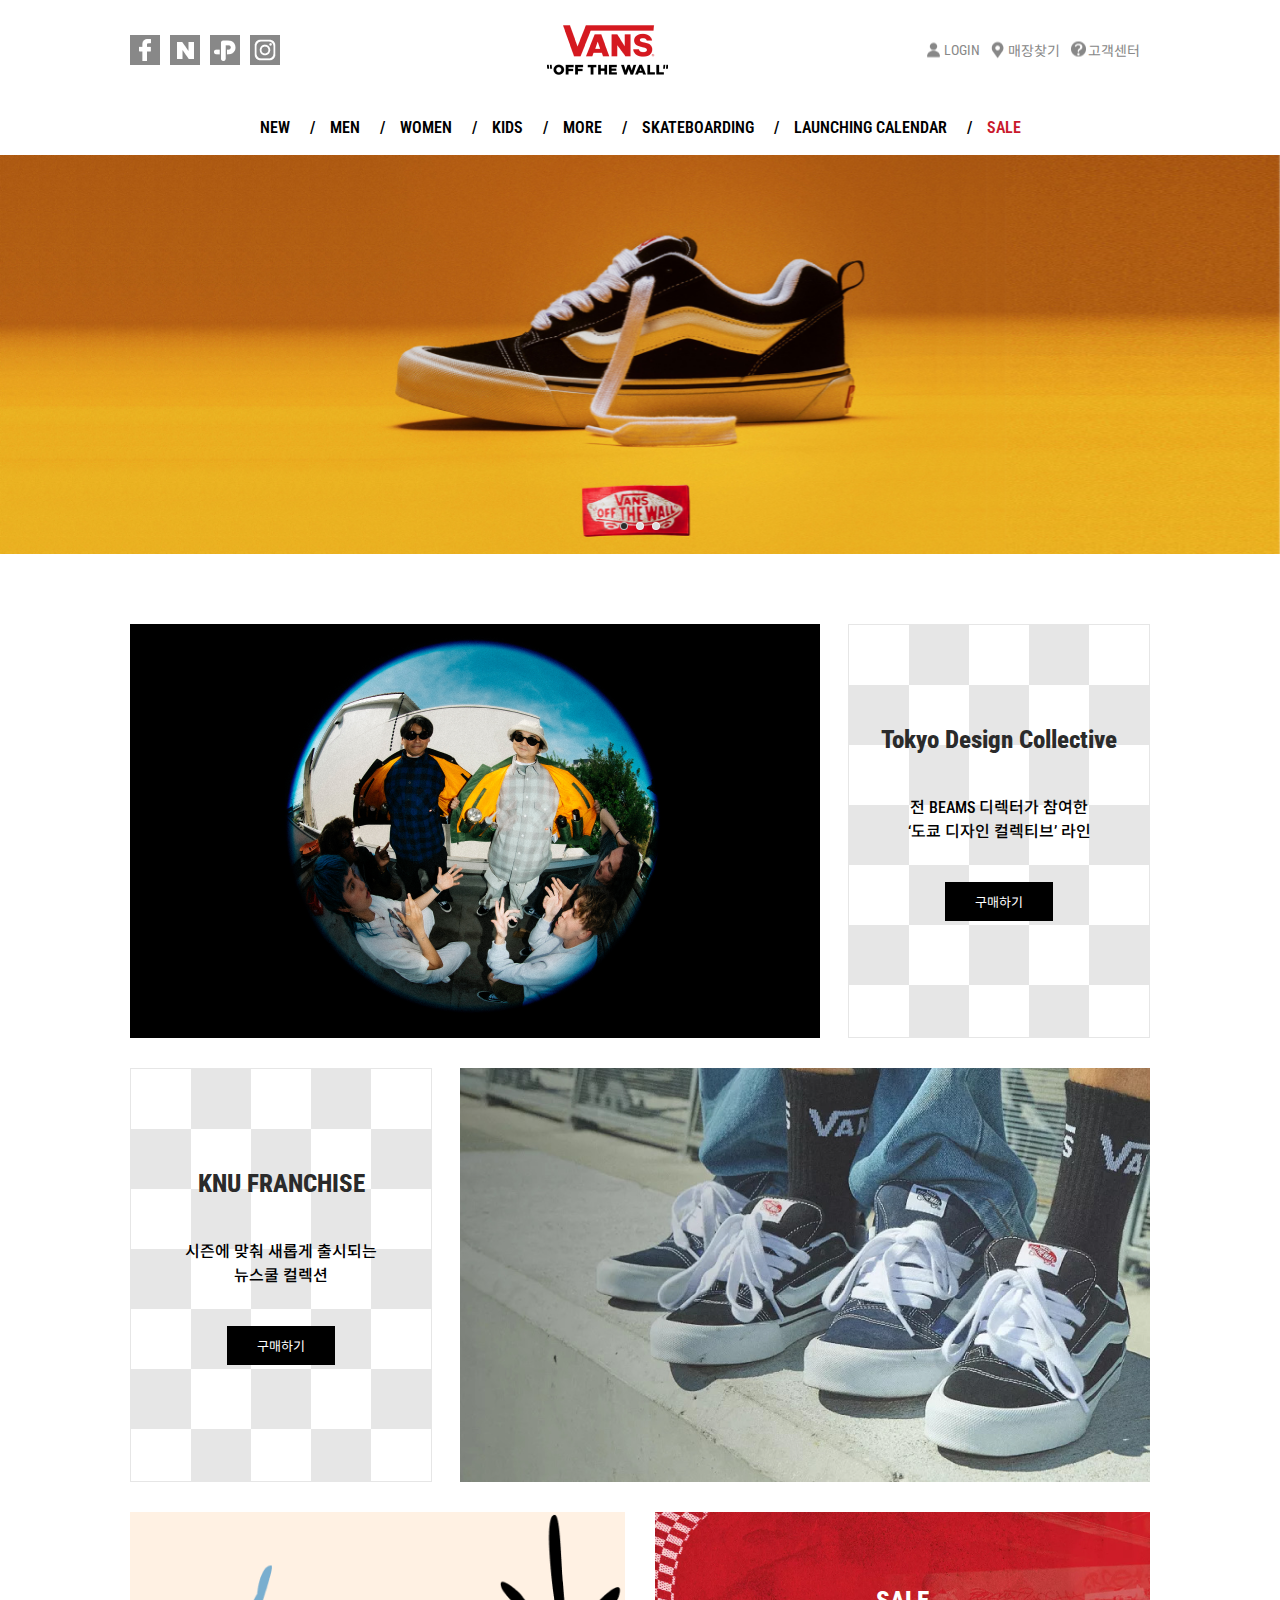
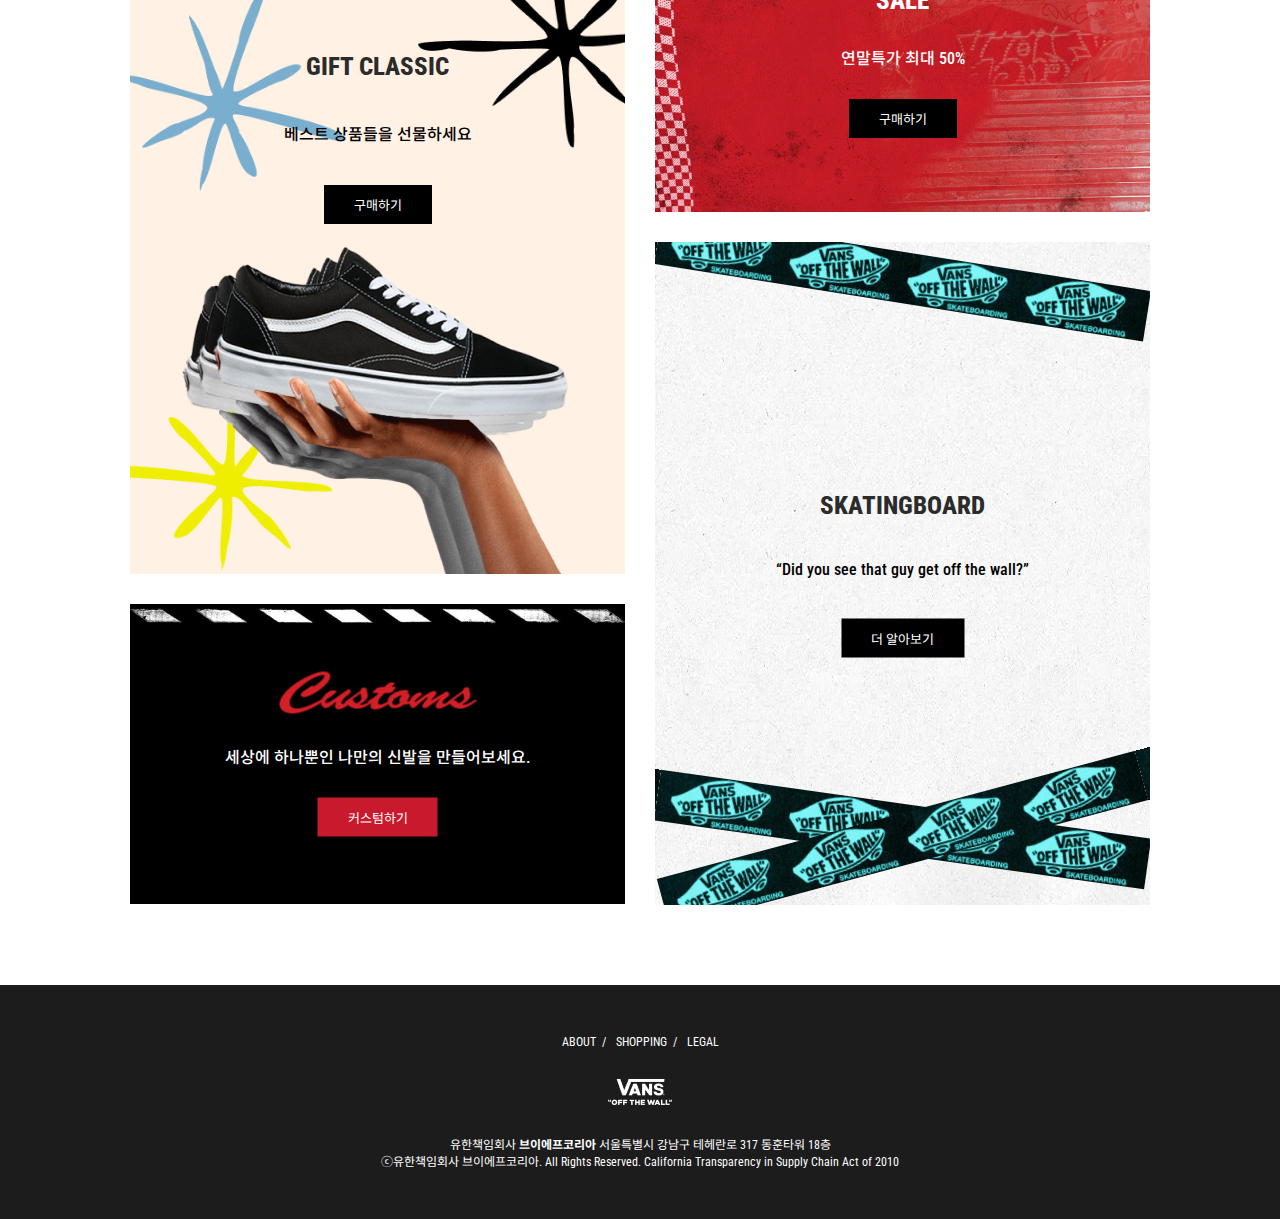
==== index.html @ ee4029f9 "vans/3" ====
<!DOCTYPE html>
<html lang="en">
<head>
<meta charset="UTF-8">
<meta name="viewport" content="width=device-width, initial-scale=1.0">
<title>VANS</title>
<link rel="stylesheet" href="https://fonts.googleapis.com/css2?family=Noto+Sans+KR:wght@400;500;600&display=swap">
<link rel="stylesheet" href="https://fonts.googleapis.com/css2?family=Roboto+Condensed:wght@400;500;700;800&display=swap" >
<link rel="stylesheet" href="https://cdn.jsdelivr.net/npm/swiper@11/swiper-bundle.min.css" />

<link rel="stylesheet" href="css/vans.css">

<script src="https://cdn.jsdelivr.net/npm/swiper@11/swiper-bundle.min.js"></script>
<script src="https://code.jquery.com/jquery-1.12.4.min.js"></script>
<script src="JS/VANS.js"></script>

</head>
<body>
<div class="container">
    <div id="header">
        <div class="header_top">
            <div class="sns">
                <ul>
                    <li><a href="" class="facebook"><img src="images/facebook_ico.png" alt="facebook"></a></li>
                    <li><a href="" class="naver"><img src="images/naver_ico.png" alt="naver"></a></li>
                    <li><a href="" class="kakao"><img src="images/kakao_ico.png" alt="kakaoplus"></a></li>
                    <li><a href="" class="instagram"><img src="images/instagram_ico.png" alt="instagram"></a></li>
                </ul>
            </div>
            <h1><a href="" class="logo"><img src="images/logo_main.png" alt="vans"></a></h1>
            <div class="utils">
                <ul>
                    <li><a href="" class="login">LOGIN</a></li>
                    <li><a href="" class="location">매장찾기</a></li>
                    <li><a href="" class="service">고객센터</a></li>
                </ul>
            </div>
        </div>
    </div>
        <nav id="gnb">
            <div class="gnb_inner">
            <div class="dum"></div>
                <ul> <!--1depth-->
                    <li><a href="">NEW</a>
                        <ul class="twoDepth"> <!--2depth-->
                            <li>
                                <a href=""><span>NEW</span></a>
                                <ul class="threeDepth"> <!--3depth-->
                                    <li><a href="">NEW</a></li>
                                    <li><a href="">신발 신상품</a></li>
                                    <li><a href="">의류 신상품</a></li>
                                    <li><a href="">액세서리 신상품</a></li>
                                    <li><a href="">키즈신상품</a></li>
                                </ul>
                            </li>
                            <li>
                                <a href=""><span>COLLECTION</span></a>
                                <ul class="threeDepth">
                                    <li><a href="">신년 특가 최대 72%</a></li>
                                    <li><a href="">Tokyo Design Collective</a></li>
                                    <li><a href="">VANS x NBHD</a></li>
                                    <li><a href="">겨울 신발 제품</a></li>
                                    <li><a href="">우수한 보온&방수 기능, MTE-3</a></li>
                                </ul>
                            </li>
                            <li>
                                <a href=""><span>CUSTOMS</span></a>
                                <ul class="threeDepth">
                                    <li><a href="">DISNEY X VANS</a></li>
                                    <li><a href="">PINK VIBE</a></li>
                                    <li><a href="">NEW SEASON, NEW SWATCH</a></li>
                                </ul>
                            </li>
                            
                        </ul>
                    </li>
                    <li>
                        <a href="">MEN</a>
                                <ul class="twoDepth"> <!--2depth-->
                                    <li>
                                        <a href=""><span>신발</span></a>
                                        <ul class="threeDepth"> <!--3depth-->
                                            <li><a href="">전체보기</a></li>
                                            <li><a href="">코어클래식</a></li>
                                            <li><a href="">클래식</a></li>
                                            <li><a href="">스케이트 슈즈</a></li>
                                            <li><a href="">클래식플러스</a></li>
                                            <li><a href="">서프</a></li>
                                            <li><a href="">VAULT</a></li>
                                            <li><a href="">스노우</a></li>
                                        </ul>
                                    </li>
                                    <li>
                                        <a href=""><span>의류</span></a>
                                        <ul class="threeDepth">
                                            <li><a href="">전체보기</a></li>
                                            <li><a href="">탑 & 티셔츠</a></li>
                                            <li><a href="">플리스</a></li>
                                            <li><a href="">아우터</a></li>
                                            <li><a href="">하의</a></li>
                                        </ul>
                                    </li>
                                    <li>
                                        <a href=""><span>액세서리</span></a>
                                        <ul class="threeDepth">
                                            <li><a href="">전체보기</a></li>
                                            <li><a href="">모자</a></li>
                                            <li><a href="">가방</a></li>
                                            <li><a href="">양말</a></li>
                                            <li><a href="">기타</a></li>
                                        </ul>
                                    </li>
                                    <li>
                                        <a href=""><span>WHAT'S HOT</span></a>
                                        <ul class="threeDepth">
                                            <li><a href="">베스트 셀러</a></li>
                                            <li><a href="">뉴 스쿨 & 뉴 슬립</a></li>
                                            <li><a href="">울트라레인지</a></li>
                                            <li><a href="">컴피쿠시</a></li>
                                            <li><a href="">온라인 단독</a></li>
                                            <li><a href="">컬러 띠어리 컬렉션</a></li>
                                        </ul>
                                    </li>
                                </ul>
                    </li>
                    <li><a href="">WOMEN</a>
                                <ul class="twoDepth"> <!--2depth-->
                                    <li>
                                        <a href=""><span>신발</span></a>
                                        <ul class="threeDepth"> <!--3depth-->
                                            <li><a href="">전체보기</a></li>
                                            <li><a href="">코어클래식</a></li>
                                            <li><a href="">클래식</a></li>
                                            <li><a href="">스케이트 슈즈</a></li>
                                            <li><a href="">클래식플러스</a></li>
                                            <li><a href="">서프</a></li>
                                            <li><a href="">VAULT</a></li>
                                            <li><a href="">스노우</a></li>
                                        </ul>
                                    </li>
                                    <li>
                                        <a href=""><span>의류</span></a>
                                        <ul class="threeDepth">
                                            <li><a href="">전체보기</a></li>
                                            <li><a href="">탑 & 티셔츠</a></li>
                                            <li><a href="">플리스</a></li>
                                            <li><a href="">아우터</a></li>
                                            <li><a href="">하의</a></li>
                                            <li><a href="">원피스 & 스커트</a></li>
                                        </ul>
                                    </li>
                                    <li>
                                        <a href=""><span>액세서리</span></a>
                                        <ul class="threeDepth">
                                            <li><a href="">전체보기</a></li>
                                            <li><a href="">모자</a></li>
                                            <li><a href="">가방</a></li>
                                            <li><a href="">양말</a></li>
                                            <li><a href="">기타</a></li>
                                        </ul>
                                    </li>
                                    <li>
                                        <a href=""><span>WHAT'S HOT</span></a>
                                        <ul class="threeDepth">
                                            <li><a href="">베스트 셀러</a></li>
                                            <li><a href="">뉴 스쿨 & 뉴 슬립</a></li>
                                            <li><a href="">울트라레인지</a></li>
                                            <li><a href="">컴피쿠시</a></li>
                                            <li><a href="">온라인 단독</a></li>
                                            <li><a href="">컬러 띠어리 컬렉션</a></li>
                                        </ul>
                                    </li>
                                </ul>

                    </li>
                    <li><a href="">KIDS</a>
                                <ul class="twoDepth"> <!--2depth-->
                                    <li>
                                        <a href=""><span>신발</span></a>
                                        <ul class="threeDepth"> <!--3depth-->
                                            <li><a href="">전체보기</a></li>
                                            <li><a href="">토들러</a></li>
                                            <li><a href="">키즈</a></li>
                                            <li><a href="">베스트 셀러</a></li>
                                        </ul>
                                    </li>
                                    <li>
                                        <a href=""><span>의류</span></a>
                                        <ul class="threeDepth">
                                            <li><a href="">전체보기</a></li>
                                            <li><a href="">보이즈 & 걸즈</a></li>
                                            <li><a href="">키즈</a></li>
                                        </ul>
                                    </li>
                                    <li>
                                        <a href=""><span>액세서리</span></a>
                                        <ul class="threeDepth">
                                            <li><a href="">전체보기</a></li>
                                            <li><a href="">모자</a></li>
                                            <li><a href="">양말</a></li>
                                        </ul>
                                    </li>
                                    <li>
                                        <a href=""><span>CUSTOMS</span></a>
                                        <ul class="threeDepth">
                                            <li><a href="">커스텀 하기</a></li>
                                        </ul>
                                    </li>
                                </ul>
                    </li>
                    <li><a href="">MORE</a>

                                <ul class="twoDepth"> <!--2depth-->
                                    <li>
                                        <a href=""><span>CUSTOMS</span></a>
                                        <ul class="threeDepth"> <!--3depth-->
                                            <li><a href="">나만의 신발 만들기</a></li>
                                            <li><a href="">어센틱 커스텀</a></li>
                                            <li><a href="">슬립온 커스텀</a></li>
                                            <li><a href="">올드스쿨 커스텀</a></li>
                                            <li><a href="">에라 커스텀</a></li>
                                            <li><a href="">스케이트-하이 커스텀</a></li>
                                        </ul>
                                    </li>
                                    <li>
                                        <a href=""><span>FEATURED</span></a>
                                        <ul class="threeDepth">
                                            <li><a href="">DISNEY X VANS</a></li>
                                            <li><a href="">PINK VIBE</a></li>
                                            <li><a href="">NEW SEASON, NEW SWATCH</a></li>
                                        </ul>
                                    </li>
                                </ul>
                    </li>
                    <li><a href="">SKATEBOARDING</a></li>
                    <li><a href="">LAUNCHING CALENDAR</a></li>
                    <li><a href="" ><span>SALE</span></a></li>
                </ul>
            </div>
        </nav>


    <!-- slider -->
    <div id="main_slider">
        <div class="main_slider mainSwiper">
            <div class="swiper-wrapper">
                <div class="swiper-slide"><img src="images/slider1.png" alt=""></div>
                <div class="swiper-slide"><img src="images/slider2.png" alt=""></div>
                <div class="swiper-slide"><img src="images/slider3.png" alt=""></div>
            </div>
        <div class="swiper-pagination"></div>
        <div class="swiper-button-next"></div>
        <div class="swiper-button-prev"></div>
        </div>
    </div>

    <div id="section">
        <div class="sec_top">
            <a href="" class="img"><img src="images/tdc_pic.png" alt="tokyo_design_collective"></a>
            <a href="" class="text">
                <div class="inner">
                    <h4>Tokyo Design Collective</h4>
                    <p>전 BEAMS 디렉터가 참여한 <br> ‘도쿄 디자인 컬렉티브’ 라인</p>
                    <span class="btn">구매하기</span>
                </div>
            </a>
        </div>

        <div class="sec_mid">
            <a href="" class="text">
                <div class="inner">
                    <h4>KNU FRANCHISE</h4>
                    <p>시즌에 맞춰 새롭게 출시되는<br>
                        뉴스쿨 컬렉션</p>
                    <span class="btn">구매하기</span>
                </div>
            </a>
            <a href="" class="img"><img src="images/knu_pic.png" alt="KNU_FRANCHISE"></a>
        </div>

        <div class="sec_bottom">
            <div class="sec_bottom_left">
                <a href="" class="left_top">
                    <img class="gift" src="images/gift_bg.png" alt="">
                        <div class="decoration">
                            <img class="star1" src="images/star1.png" alt="">
                            <img class="star2" src="images/star2.png" alt="">
                            <img class="star3" src="images/star3.png" alt="">
                            <img class="shoes" src="images/gift_shoes.png" alt="">                            
                        </div>
                    <div class="text">
                        <h4>GIFT CLASSIC</h4>
                        <p>베스트 상품들을 선물하세요</p>
                        <span class="btn">구매하기</span>
                    </div>
                </a>
                    <a href="" class="left_bottom">
                        <img src="images/custom_bg.png" alt="">
                            
                        <div class="text">
                            <img class="logo" src="images/custom_logo.png" alt="custom">
                            <p>세상에 하나뿐인 나만의 신발을 만들어보세요.</p>
                            <span class="btn">커스텀하기<img src="images/custom_" alt=""></span>
                        </div>
                </a>
                </div>
            <div class="sec_bottom_right">
                <a href="" class="right_top">
                    <div class="sale">
                    <img src="images/sale_bg.png" alt="">
                    <div class="text">
                        <h4>SALE</h4>
                        <p>연말특가 최대 50%</p>
                        <span class="btn">구매하기</span>
                    </div>
                </div>
                </a>
                <a href="" class="right_bottom">
                    <div id="sub_slider">
                        <img src="images/skatingboard_bg.png" alt="">
                        <div class="test1">
                        <div class="sub_slider subSwiper">
                            <div class="swiper-wrapper">
                                <div class="swiper-slide"><img src="images/skatingboard_line.png" alt=""></div>
                                <div class="swiper-slide"><img src="images/skatingboard_line.png" alt=""></div>
                                <div class="swiper-slide"><img src="images/skatingboard_line.png" alt=""></div>
                            </div>
                        </div>
                        </div>
                        <div class="test2">
                            <div class="sub_slider subSwiper">
                                <div class="swiper-wrapper">
                                    <div class="swiper-slide"><img src="images/skatingboard_line.png" alt=""></div>
                                    <div class="swiper-slide"><img src="images/skatingboard_line.png" alt=""></div>
                                    <div class="swiper-slide"><img src="images/skatingboard_line.png" alt=""></div>
                                </div>
                            </div>
                            </div>
                    
                        <div class="test3">
                            <div dir="rtl" class="sub_slider subSwiper">
                                <div class="swiper-wrapper">
                                    <div class="swiper-slide"><img src="images/skatingboard_line.png" alt=""></div>
                                    <div class="swiper-slide"><img src="images/skatingboard_line.png" alt=""></div>
                                    <div class="swiper-slide"><img src="images/skatingboard_line.png" alt=""></div>
                                </div>
                            </div>
                            </div>
                    <div class="text">
                        <h4>SKATINGBOARD</h4>
                        <p>“Did you see that guy get off the wall?”</p>
                        <span class="btn">더 알아보기</span>
                    </div>
                </div>
                </a>
            </div>
        </div>
    </div>
    <div id="footer">
        <div class="footer_inner">
        <nav class="footer">
            <ul>
                <li><a href="">ABOUT</a></li>
                <li><a href="">SHOPPING</a></li>
                <li><a href="">LEGAL</a></li>
            </ul>
        </nav>
        <a href="" class="ft_logo"><img src="images/logo_ft.png" alt="vans"></a>
        <p class="copyright">
            유한책임회사 <span>브이에프코리아</span> 서울특별시 강남구 테헤란로 317 동훈타워 18층 <br>ⓒ유한책임회사 브이에프코리아. All Rights Reserved. California Transparency in Supply Chain Act of 2010
        </p>
    </div>
</div>
</body>
</html>
---- css/vans.css ----
@charset "utf-8";
/* Reset CSS */
body, h1, h2, h3, h4, h5, h6, p, ul, ol, table, dl, dd {
	margin: 0;
	padding: 0;
}
h1 {
	font-size: 16px;
}
a {
	text-decoration: none;
	color: #000;
}
ul,ol {
	list-style: none;
}
img {
	max-width: 100%;
	vertical-align: middle;
	border: none;
}
body {
    font-family: "Roboto Condensed" , "Noto Sans KR" , sans-serif;
}

/*header*/
.container {
	/* overflow-x: hidden; */
	word-break: keep-all;
}
#header {
	max-width: 1020px;
	margin: 0 auto;
}

#header .header_top {
	display: flex;
	justify-content: space-between;
	align-items: center;
	height: 100px;
}

#header .header_top .sns ul {
	display: flex;
	gap: 10px;
}
#header .header_top .sns ul li a {
	display: block;
	background: #888;
	transition: 0.2s;
}
#header .header_top .sns ul li a.facebook:hover {
	background-color: #1877F2;
}
#header .header_top .sns ul li a.naver:hover {
	background-color: #2DB400;
}
#header .header_top .sns ul li a.kakao:hover {
	background-color: #FFE812;
}
#header .header_top .sns ul li a.instagram:hover {
	background: linear-gradient(180deg, #743BCB 0%, #9E2BB5 20%, #C82290 37%, #E6266B 53%, #F13B51 68%, #FB6838 85%, #FDA541 99%, #FDAC42 100%);
}

#header .utils ul {
	display: flex;
	align-items: center;
	gap: 8px;
}
#header .utils ul li a {
	display: block;
	padding: 0 10px;
	/* line-height: 100px; */
	font-size: 0.875em;
	color: #888;
	
}
#header .utils ul li a {
	position: relative;
}
#header .utils ul li a::before {
	position: absolute;
	content: "";
	left: -7px;
	top: 50%;
	transform: translatey(-50%);
	display: block;
	width: 17px;
	height: 17px;
}
#header .utils ul li a.login::before {
	left: -9px;
	background: url(../images/login_ico.png) no-repeat;
}
#header .utils ul li a.location::before {
	background: url(../images/loction_ico.png) no-repeat;

}
#header .utils ul li a.service::before {
	background: url(../images/service_ico.png) no-repeat;

}

#gnb {
	height: 55px;
	z-index: 10;
	white-space: nowrap;
	position: relative;
	/* overflow: hidden; */
}

#gnb .gnb_inner {
	max-width: 1020px;
	margin: 0 auto;
}
#gnb .dum {
	display: none;
	position: absolute;
	left: 0;
	top: 55px;
	width: 100%;
	height: 350px;
	background-color: #000;
	z-index: 2;
}

#gnb .dum.active {
	display: block;
}
#gnb .gnb_inner > ul {
	display: flex;
	position: relative;
	justify-content: center;
}
#gnb .gnb_inner > ul > li > a {
	display: block;
	line-height: 55px;
	padding: 0 20px;
	font-weight: 600;
	position: relative;
}
#gnb .gnb_inner > ul > li > a > span {
	color: #C9192C;
}
#gnb .gnb_inner > ul > li.active > a,
#gnb .gnb_inner > ul > li:hover > a {
	color: #C9192C;
}
#gnb .gnb_inner > ul > li:first-child > a::before {
	display: none;
}
#gnb .gnb_inner > ul > li > a::before {
	position: absolute;
	content: "/";
	left: 0;
	top: 0;
	color: #000;
}
#gnb .gnb_inner > ul > li:nth-child(-n+5).on > a::after {
	position: absolute;
	content: "";
	left: 50%;
	bottom: -5px;
	width: 10px;
	height: 10px;
	background-color: #000;
	transform: translateX(-50%) rotate(45deg);
}
#gnb li ul.twoDepth {
	display: none;
	padding-top: 20px;
	height: 300px;
	position: absolute;
	left: 0;
	z-index: 12;
} 
#gnb li.active ul.twoDepth {
	display: flex;
	justify-content: space-between;
}
#gnb li ul.twoDepth a {
	display: block;
	line-height: 30px;
}
#gnb li ul.twoDepth a:hover,
#gnb li ul.twoDepth a:focus {
	text-decoration: underline;
}
#gnb li ul.twoDepth a span {
	color: #79aecf;
	font-weight: 600;	
}
#gnb li ul.twoDepth li.on a span,
#gnb li ul.twoDepth li:hover a span {
	text-decoration: underline;	
}
#gnb li.active ul.twoDepth li {
	text-align: center;
	padding: 0 20px;
}
#gnb li ul.threeDepth li a {
	color: #fff;
	font-size: 0.8125em;
}
/* #main_slider {
	height: 560px;
} */
#main_slider .main_slider {
    width: 100%;
    height: 100%;
    overflow: hidden;
    position: relative;
}
/* #main_slider .swiper-slide {
	width: 100%;
    height: 420px;
} */
#main_slider .swiper-slide img {
    /* display: block; */
    width: 100%;
    height: 100%;
    object-fit: cover;
}

#main_slider .main_slider .swiper-button-next {
    right: 10%;
}
#main_slider .main_slider .swiper-button-prev {
    left: 10%;
}
#main_slider .main_slider .swiper-button-next,
#main_slider .main_slider .swiper-button-prev {
	display: none;
    color: #888;
}
/*jquery 넣기*/
#main_slider:hover .main_slider .swiper-button-next,
#main_slider:hover .main_slider .swiper-button-prev {
	display: block;
}
#main_slider .main_slider .swiper-button-next:after,
#main_slider .main_slider .swiper-button-prev:after {
	font-size: 1.5625em;
}

#main_slider .main_slider .swiper-pagination.swiper-pagination-bullets {
	width: auto;
	bottom: 20px;
	left: 50%;
	transform: translateX(-50%);
	z-index: 4;
}
#main_slider .main_slider .swiper-pagination-bullet{
	background-color: #dbdbdb;
	border: 1px solid rgba(255, 255, 255, 0.7);
	box-sizing: border-box;
	opacity: 1;
}
#main_slider .main_slider .swiper-pagination-bullet.swiper-pagination-bullet-active {
	background-color: #2b2b2b;
	/* border: 1px solid #888; */
	box-sizing: border-box;
}

#section {
	margin-top: 70px;
}
#section .sec_top,
#section .sec_mid,
#section .sec_bottom {
	max-width: 1020px;
	margin: 0 auto;	
}
#section a.text {
	padding-top: 100px;
	width: 300px;
	text-align: center;	
	border: 1px solid #e6e6e6;
	background-color: #fff;
	background-image: linear-gradient(45deg, #e6e6e6 25%, transparent 25%, transparent 75%, #E6E6E6 75%, #E6E6E6), linear-gradient(45deg, #E6E6E6 25%, transparent 25%, transparent 75%, #E6E6E6 75%, #E6E6E6);
	background-position: 0 0, 60px 60px;
	background-size: 120px 120px;
}
#section h4 {
	color: #2b2b2b;
	font-weight: 800;
	font-size: 1.5625em;
	padding-bottom: 40px;
}
#section p {
	padding-bottom: 40px;
	font-weight: 500;
}
#section span.btn {
	display: inline-block;
	padding: 10px 30px;
	background-color: #000;
	color: #fff;
	font-size: 0.8125em;
	transition: 0.2s;
}
#section a:hover span.btn {
	background-color: #C9192C;
}
/* #section a.text .inner {
	padding: 116px 20px;
} */
#section .sec_top {
	display: flex;
	justify-content: space-between;
}
#section .sec_top a.img {
	position: relative;
	transition: 0.2s;
}
#section .sec_top a.img:hover::after {
	white-space: nowrap;
	position: absolute;
	content: "Tokyo Design Collective";
	left: 50%;
	top: 50%;
	transform: translate(-50%, -50%);
	padding: 150px 70px;
	font-size: 3.3125em;
    font-weight: 600;
    color: #fff;
    text-shadow: 5px 5px 5px #000;
	box-sizing: border-box;
	backdrop-filter: blur(1px);
}

#section .sec_mid {
	display: flex;
	justify-content: space-between;
	padding: 30px 0;
}
#section .sec_mid a.img {
	position: relative;
	transition: 0.2s;
}
#section .sec_mid a.img:hover::after {
	white-space: nowrap;
	position: absolute;
	content: "KNU FRANCHISE";
	left: 50%;
	top: 50%;
	transform: translate(-50%, -50%);
	padding: 170px 140px;
	font-size: 3.125em;
    font-weight: 600;
    color: #fff;
    text-shadow: 5px 5px 5px #000;
	box-sizing: border-box;
	backdrop-filter: blur(1px);
}

#section .sec_bottom {
	display: flex;
	justify-content: space-between;
}

#section .sec_bottom .sec_bottom_left a.left_top {
	display: block;
	position: relative;
	overflow: hidden;
}
#section .sec_bottom .sec_bottom_left a.left_top .decoration img {
	position: absolute;
	transition: ease-in 0.2s;
}
#section .sec_bottom .sec_bottom_left a.left_top .decoration img.star1 {
	top: 40px;
	left: -20px;
	transform: scale(0.9);
}
#section .sec_bottom .sec_bottom_left a.left_top:hover .decoration img.star1 {
	transform: scale(1) rotate(-10deg);
}
#section .sec_bottom .sec_bottom_left a.left_top .decoration img.star2 {
	bottom: -10px;
	left: -40px;
	transform: scale(0.9);
}
#section .sec_bottom .sec_bottom_left a.left_top:hover .decoration img.star2 {
	transform: scale(1) rotate(10deg);
}
#section .sec_bottom .sec_bottom_left a.left_top .decoration img.star3 {
	top: -10px;
	right: -40px;
	transform: scale(0.9);
}
#section .sec_bottom .sec_bottom_left a.left_top:hover .decoration img.star3 {
	top: -10px;
	right: -40px;
	transform: scale(1.2) rotate(20deg);
}
#section .sec_bottom .sec_bottom_left a.left_top .decoration img.shoes {
	bottom: 0;
	left: 50%;
	transform: translatex(-50%);
}
#section .sec_bottom .sec_bottom_left a.left_top img.gift {
	width: 100%;
	height: 100%;
	object-fit: cover;
}
#section .sec_bottom .sec_bottom_left a.left_top .text {
	position: absolute;
	top: 140px;
	left: 50%;
	transform: translatex(-50%);
	text-align: center;
}

#section .sec_bottom .sec_bottom_left a.left_bottom {
	display: block;
	position: relative;
	margin-top: 30px;
}

#section .sec_bottom .sec_bottom_left a.left_bottom .text {
	position: absolute;
	left: 50%;
	top: 50%;
	transform: translate(-50%, -50%);
	padding: 10px 0;
	color: #fff;
	text-align: center;
	white-space: nowrap;
	transition: all 0.2s;
}
#section .sec_bottom .sec_bottom_left a.left_bottom .text h4 {
	color: #fff;
	padding: 0;
}
#section .sec_bottom .sec_bottom_left a.left_bottom .text p {
	padding: 30px 0;
}

#section .sec_bottom .sec_bottom_left a.left_bottom .text span.btn {
	background-color: #C9192C;
	display: inline-block;
}
#section .sec_bottom .sec_bottom_left a.left_bottom:hover .text span.btn {
	background-color: #fff;
	color: #000;
	font-weight: 500;
}

#section .sec_bottom .sec_bottom_right a.right_bottom {
	display: block;
	position: relative;
}

#section .sec_bottom .sec_bottom_right .right_top .sale {
	position: relative;
}
#section .sec_bottom .sec_bottom_right .right_top .sale .text {
	text-align: center;
	position: absolute;
	left: 50%;
	top: 50%;
	transform: translate(-50%, -50%);
	color: #fff;
}

#section .sec_bottom .sec_bottom_right .right_top .sale .text h4 {
	color: #fff;
	padding: 0;
}
#section .sec_bottom .sec_bottom_right .right_top .sale .text p {
	padding: 30px 0;
}
#section .sec_bottom .sec_bottom_right .right_top .sale .text span {
	background-color: #000;
}
#section .sec_bottom .sec_bottom_right .right_top:hover .sale .text span {
	background-color: #fff;
	color: #000;
	font-weight: 500;
}



#section .sec_bottom .sec_bottom_right a.right_bottom {
	margin-top: 30px;
}
#sub_slider {
	position: relative;
    overflow: hidden;
}
#sub_slider img {
	width: 100%;
	height: 100%;
	object-fit: cover;
}
#sub_slider .test1,
#sub_slider .test2,
#sub_slider .test3 {
	width: 100%;
    height: auto;
    position: absolute;
	left: 0;
}
#sub_slider .test1 {
    top: 10px;
    transform: rotate(9deg);
}
#sub_slider .test2 {
    bottom: 50px;
    transform: rotate(8deg);
}
#sub_slider .test3 {
    bottom: 40px;
    transform: rotate(-15deg);
}

#sub_slider .swiper-slide {
    text-align: center;
    font-size: 1.125em;
    background: #fff;
    display: flex;
    justify-content: center;
    align-items: center;
}
#sub_slider .swiper-wrapper {
    transition-timing-function: linear;
}
#sub_slider .swiper-slide img {
    display: block;
    width: 100%;
    height: 100%;
    object-fit: cover;
}
#sub_slider .text {
    position: absolute;
    left: 50%;
    top: 50%;
	transform: translate(-50%, -50%);
	text-align: center;
	white-space: nowrap;
}
#sub_slider .text span {
	background-color: #000;
}
a.right_bottom:hover #sub_slider .text span {
	background-color: #C9192C;
	color: #fff;
}

#footer {
	margin-top: 80px;
	background-color: #1c1c1c;
}

#footer .footer_inner {
	max-width: 1020px;
	margin: 0 auto;
	padding: 50px 0;
	text-align: center;
}

#footer .footer_inner nav ul {
	display: flex;
	justify-content: center;
}
#footer .footer_inner nav ul li a {
	display: block;
	padding: 0 10px;
	color: #fff;
	font-size: 0.75em;
	position: relative;
}
#footer .footer_inner nav ul li:last-child a::after {
	display: none;
} 
#footer .footer_inner nav ul li a::after {
	position: absolute;
	content: "/";
	right: 0;
	top: 50%;
	transform: translateY(-50%);
}
#footer .footer_inner a.ft_logo {
	display: block;
	padding: 30px 0;
}
#footer .footer_inner p.copyright {
	color: #fff;
	font-size: 0.75em;
}
#footer .footer_inner p.copyright span {
	font-weight: 700;
}
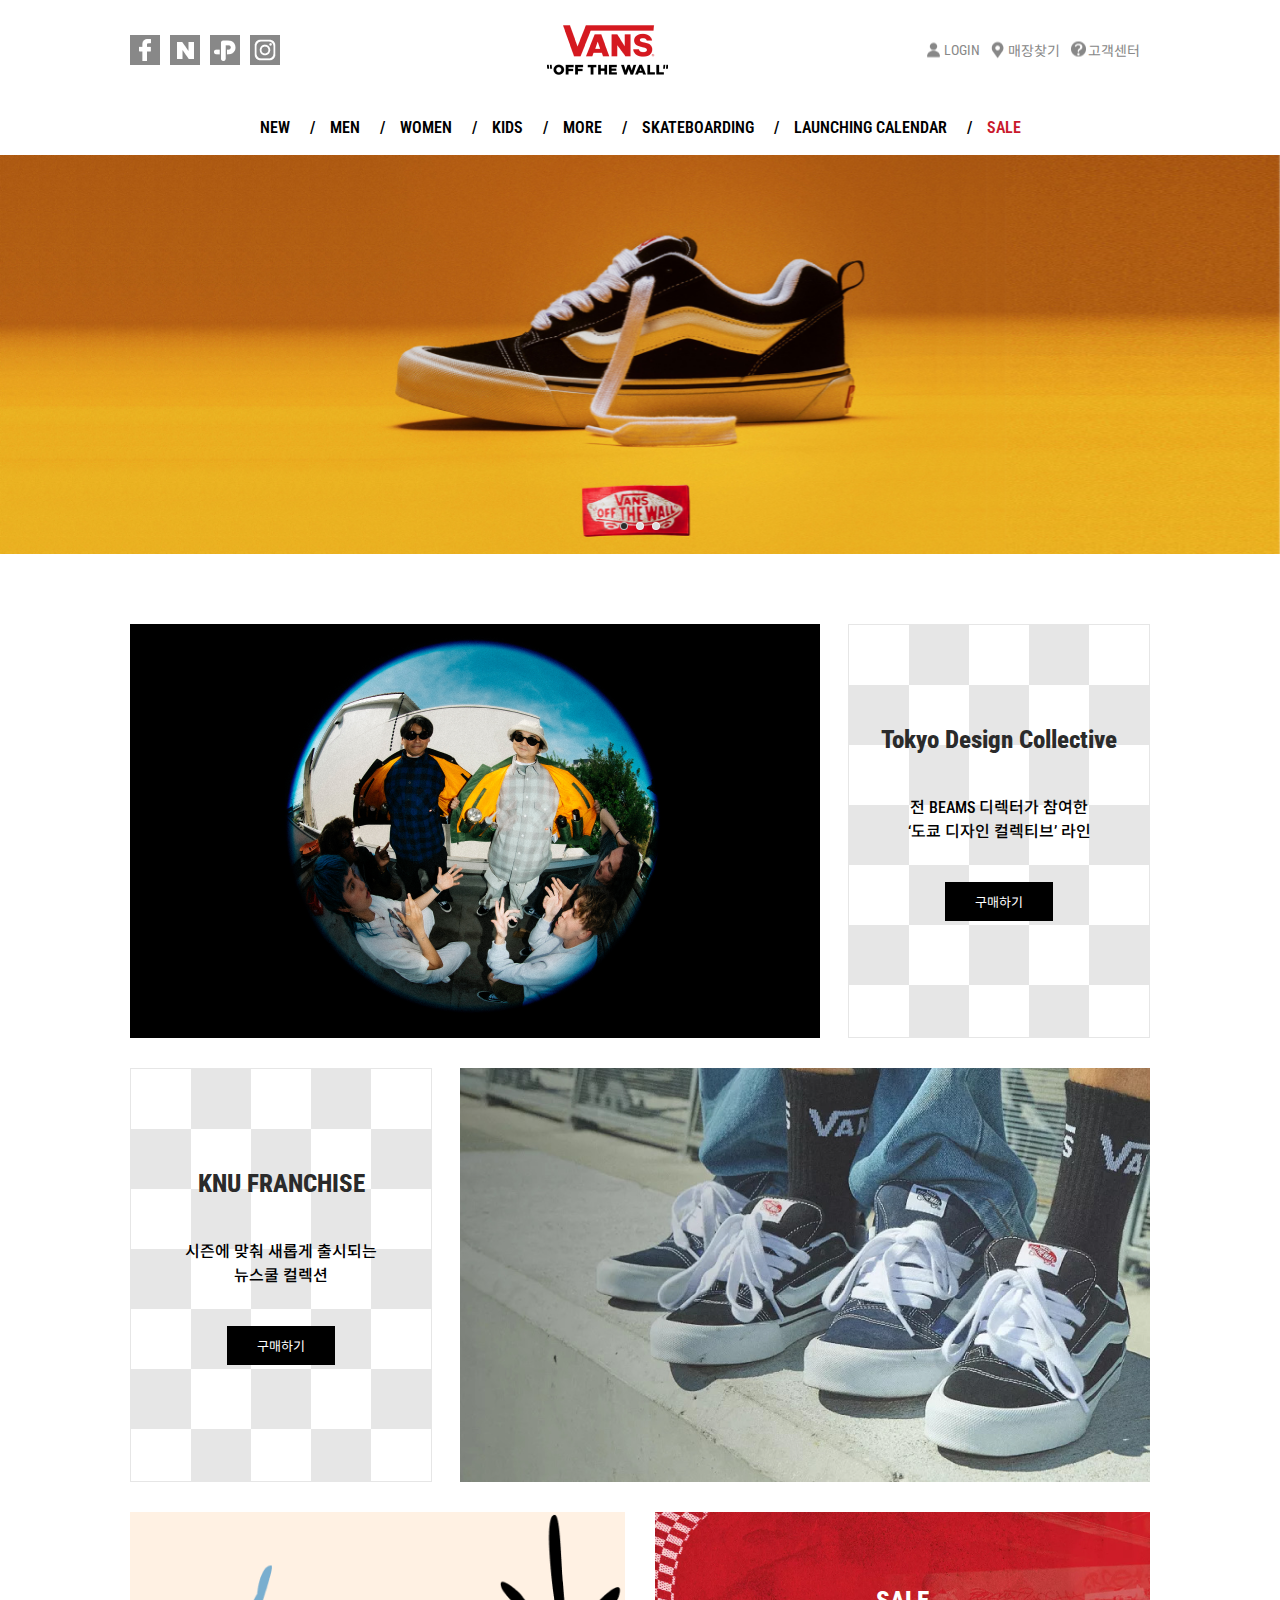
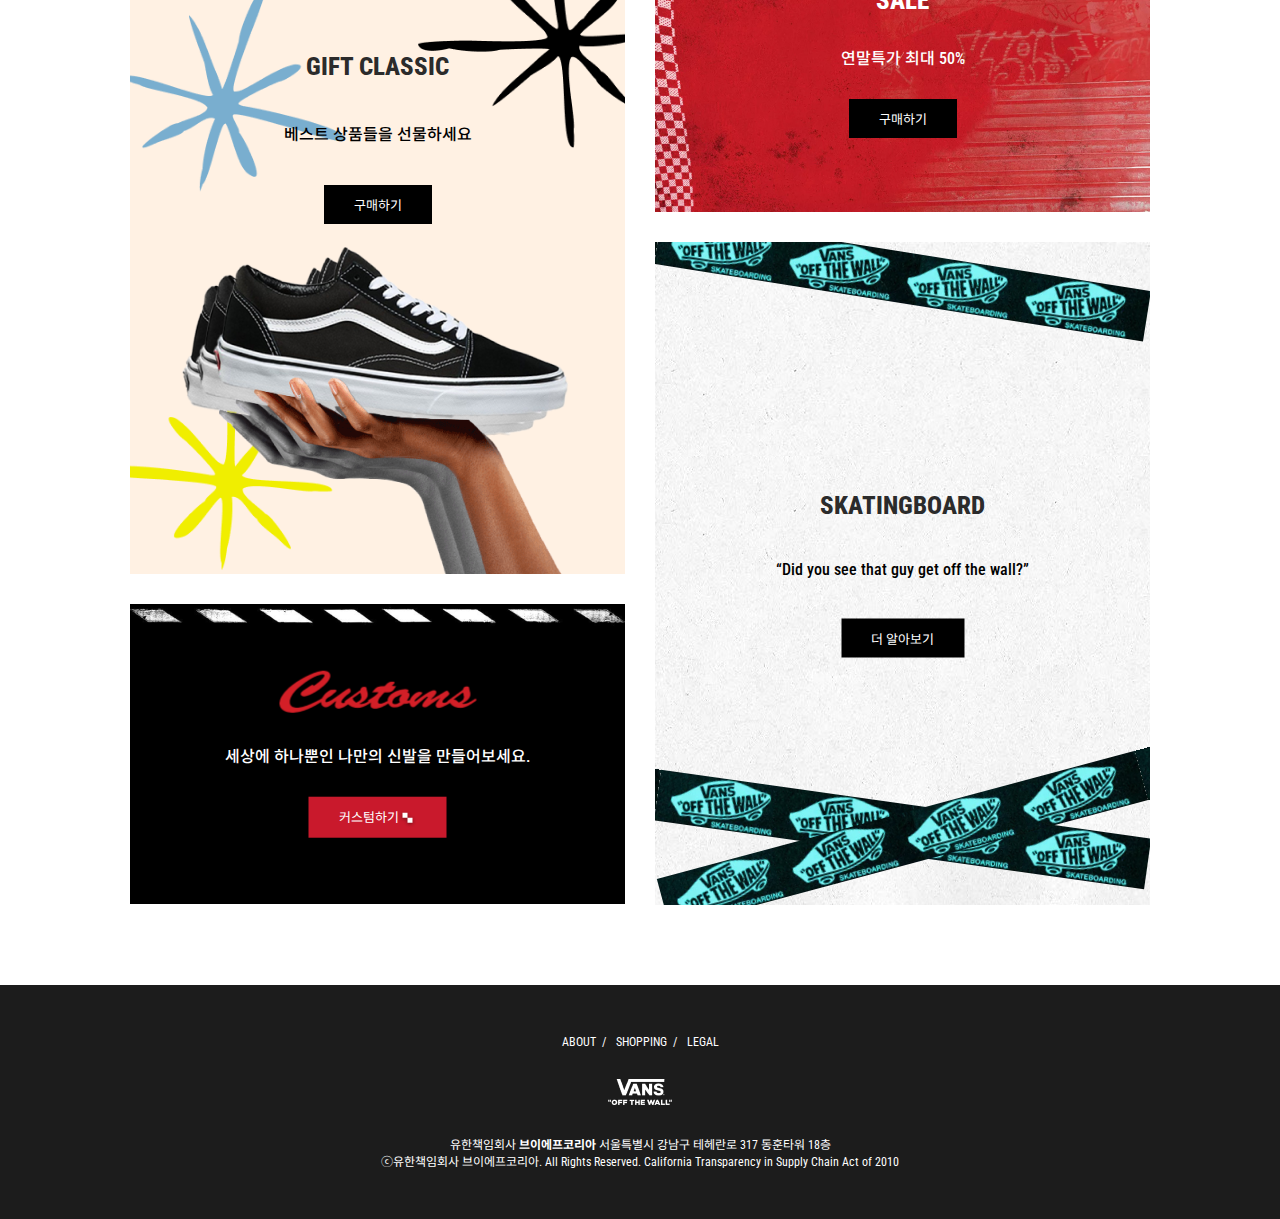
==== commit 4eaaa7fa: "vans/4" ====
--- a/index.html
+++ b/index.html
@@ -7,7 +7,7 @@
 <link rel="stylesheet" href="https://fonts.googleapis.com/css2?family=Noto+Sans+KR:wght@400;500;600&display=swap">
 <link rel="stylesheet" href="https://fonts.googleapis.com/css2?family=Roboto+Condensed:wght@400;500;700;800&display=swap" >
 <link rel="stylesheet" href="https://cdn.jsdelivr.net/npm/swiper@11/swiper-bundle.min.css" />
-
+<link rel="shortcut icon" href="images/vans.ico">
 <link rel="stylesheet" href="css/vans.css">
 
 <script src="https://cdn.jsdelivr.net/npm/swiper@11/swiper-bundle.min.js"></script>
@@ -300,7 +300,7 @@
                         <div class="text">
                             <img class="logo" src="images/custom_logo.png" alt="custom">
                             <p>세상에 하나뿐인 나만의 신발을 만들어보세요.</p>
-                            <span class="btn">커스텀하기<img src="images/custom_" alt=""></span>
+                            <span class="btn">커스텀하기<img src="images/custom_icon.png" alt=""></span>
                         </div>
                 </a>
                 </div>
--- a/css/vans.css
+++ b/css/vans.css
@@ -47,19 +47,32 @@
 #header .header_top .sns ul li a {
 	display: block;
 	background: #888;
-	transition: 0.2s;
+	transition: ease-in-out 0.2s;
 }
 #header .header_top .sns ul li a.facebook:hover {
-	background-color: #1877F2;
+	background: #1877F2;
 }
 #header .header_top .sns ul li a.naver:hover {
-	background-color: #2DB400;
+	background: #2DB400;
 }
 #header .header_top .sns ul li a.kakao:hover {
-	background-color: #FFE812;
+	background: #FFE812;
+}
+#header .header_top .sns ul li a.instagram {
+	position: relative;
+}
+#header .header_top .sns ul li a.instagram::after {
+	position: absolute;
+	content: "";
+	left: 0;
+	top: 0;
+	width: 100%;
+	height: 100%;
+	background: linear-gradient(180deg, #743BCB 0%, #9E2BB5 19.5%, #C82290 37%, #E6266B 53%, #F13B51 68%, #FB6838 84.5%, #FDA541 99.99%, #FDAC42 100%);
+	z-index: -1;
 }
 #header .header_top .sns ul li a.instagram:hover {
-	background: linear-gradient(180deg, #743BCB 0%, #9E2BB5 20%, #C82290 37%, #E6266B 53%, #F13B51 68%, #FB6838 85%, #FDA541 99%, #FDAC42 100%);
+	background: transparent;
 }
 
 #header .utils ul {
